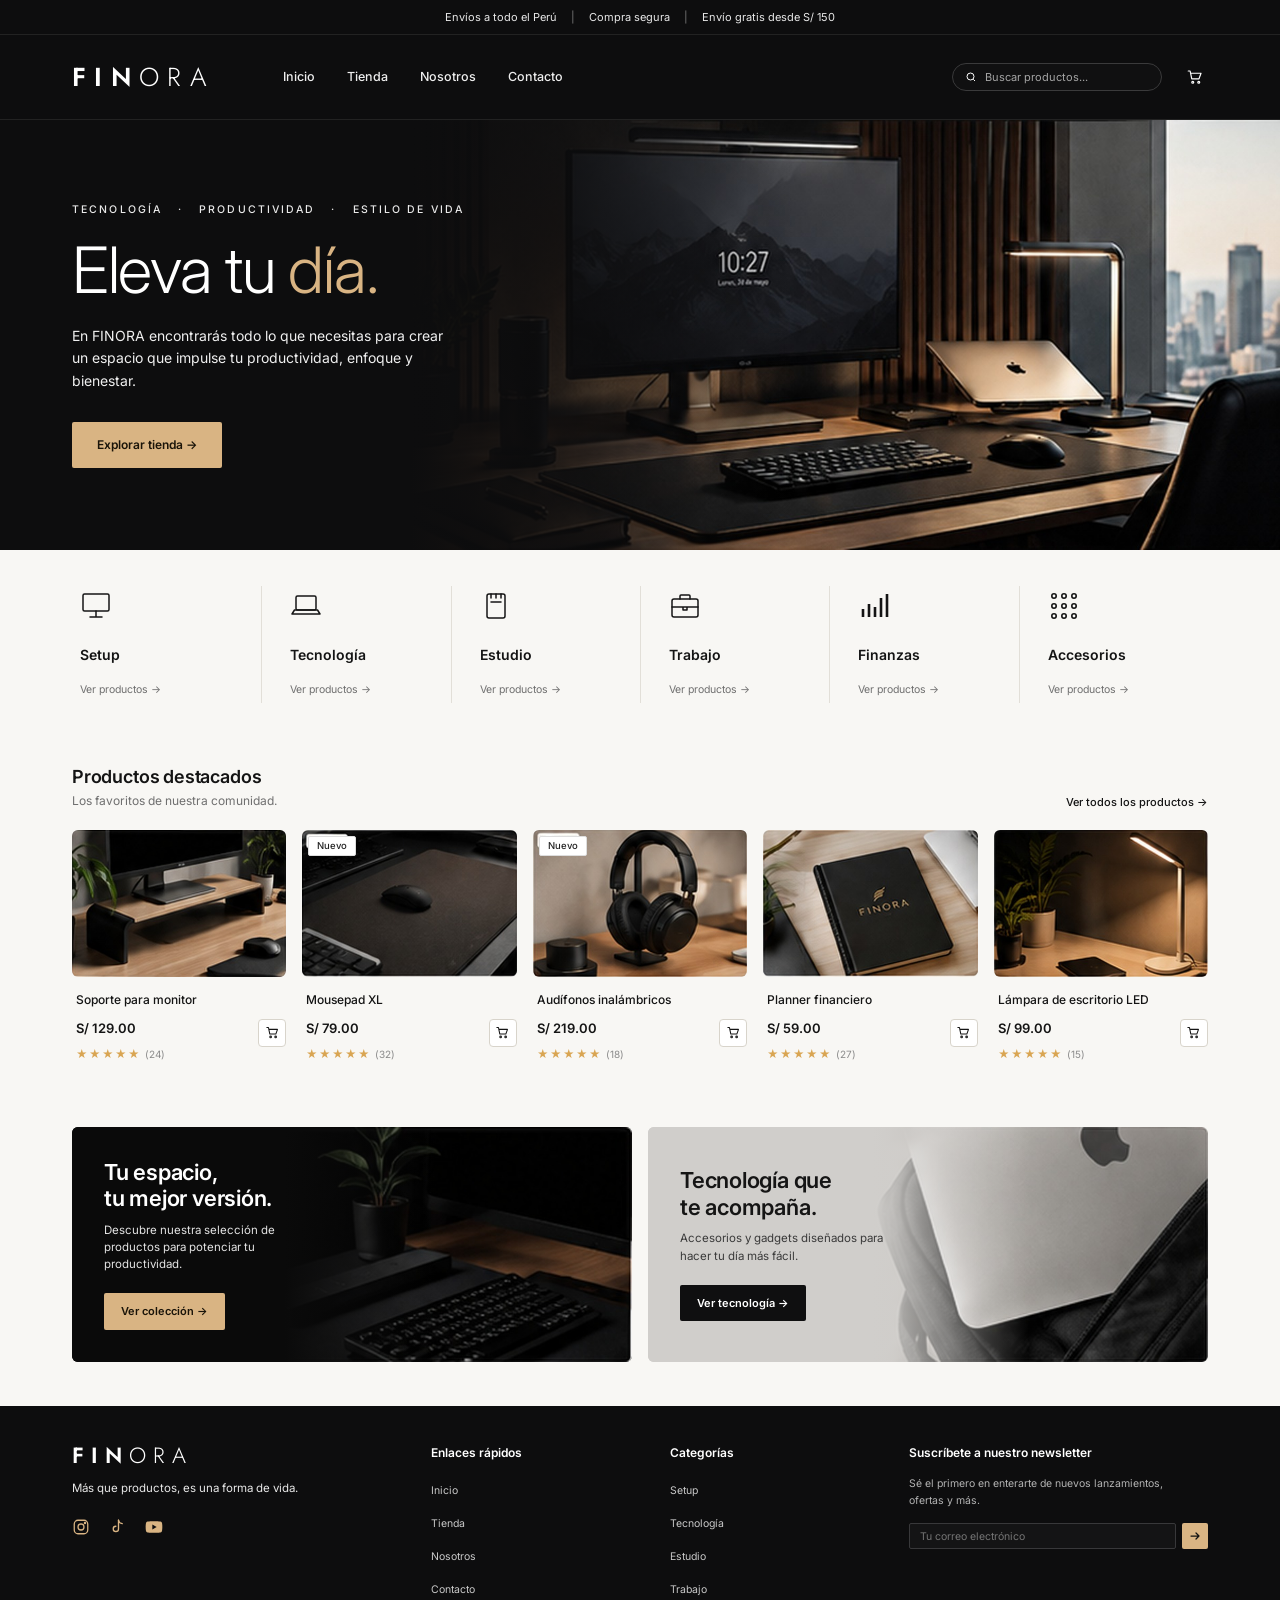
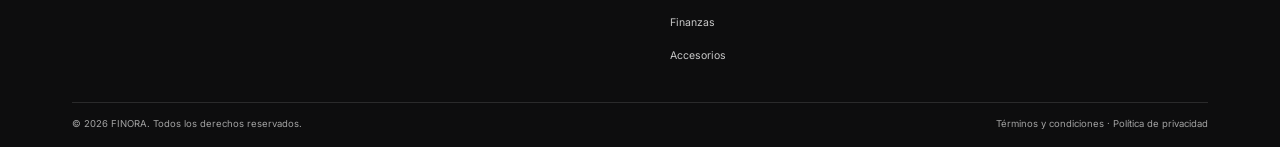
==== index.html @ 5096b699 "Add files via upload" ====
<!DOCTYPE html>
<html lang="es">
<head>
<meta charset="UTF-8">
<meta name="viewport" content="width=device-width, initial-scale=1">
<title>FINORA · Eleva tu día</title>
<meta name="description" content="Productos de tecnología, productividad y estilo de vida para crear tu mejor espacio.">
<link rel="preconnect" href="https://fonts.googleapis.com">
<link rel="preconnect" href="https://fonts.gstatic.com" crossorigin>
<link href="https://fonts.googleapis.com/css2?family=Inter:wght@300;400;500;600;700&family=Jost:wght@300;400;500;600&display=swap" rel="stylesheet">
<link rel="stylesheet" href="css/style.css">
</head>
<body>
<div id="site-header"></div>
<main>

<section class="hero">
  <div class="wrap">
    <div class="eyebrow"><span>Tecnología</span><span>·</span><span>Productividad</span><span>·</span><span>Estilo de vida</span></div>
    <h1>Eleva tu <em>día.</em></h1>
    <p>En FINORA encontrarás todo lo que necesitas para crear un espacio que impulse tu productividad, enfoque y bienestar.</p>
    <a href="tienda.html" class="btn btn-gold">Explorar tienda →</a>
  </div>
</section>

<section class="cats" aria-label="Categorías"><div class="wrap"><ul>
  <li><a href="tienda.html?cat=Setup"><svg viewBox="0 0 32 32"><rect x="3" y="4" width="26" height="17" rx="1.5"/><path d="M16 21v5M10 27h12"/></svg><h3>Setup</h3><span>Ver productos →</span></a></li>
  <li><a href="tienda.html?cat=Tecnología"><svg viewBox="0 0 32 32"><rect x="6" y="6" width="20" height="14" rx="1.5"/><path d="M2 24h28l-2.5-4h-23z"/></svg><h3>Tecnología</h3><span>Ver productos →</span></a></li>
  <li><a href="tienda.html?cat=Estudio"><svg viewBox="0 0 32 32"><rect x="7" y="4" width="18" height="24" rx="2"/><path d="M11 4v4M16 4v4M21 4v4M11 12h10"/></svg><h3>Estudio</h3><span>Ver productos →</span></a></li>
  <li><a href="tienda.html?cat=Trabajo"><svg viewBox="0 0 32 32"><rect x="3" y="9" width="26" height="18" rx="2"/><path d="M11 9V6a1 1 0 011-1h8a1 1 0 011 1v3M3 17h26M14 17v3h4v-3"/></svg><h3>Trabajo</h3><span>Ver productos →</span></a></li>
  <li><a href="tienda.html?cat=Finanzas"><svg viewBox="0 0 32 32" style="stroke-width:2.6"><path d="M5 27V19M11 27V14M17 27V17M23 27V8M29 27V4" stroke-linecap="butt"/></svg><h3>Finanzas</h3><span>Ver productos →</span></a></li>
  <li><a href="tienda.html?cat=Accesorios"><svg viewBox="0 0 32 32"><g stroke-width="1.6"><circle cx="6" cy="6" r="2.2"/><circle cx="16" cy="6" r="2.2"/><circle cx="26" cy="6" r="2.2"/><circle cx="6" cy="16" r="2.2"/><circle cx="16" cy="16" r="2.2"/><circle cx="26" cy="16" r="2.2"/><circle cx="6" cy="26" r="2.2"/><circle cx="16" cy="26" r="2.2"/><circle cx="26" cy="26" r="2.2"/></g></svg><h3>Accesorios</h3><span>Ver productos →</span></a></li>
</ul></div></section>

<section class="section" style="padding-top:26px">
  <div class="wrap">
    <div class="sec-head"><div><h2>Productos destacados</h2><p>Los favoritos de nuestra comunidad.</p></div><a href="tienda.html">Ver todos los productos →</a></div>
    <div class="grid" id="featured"></div>
  </div>
</section>

<section class="banners"><div class="wrap">
  <div class="banner b1"><h3>Tu espacio,<br>tu mejor versión.</h3><p>Descubre nuestra selección de productos para potenciar tu productividad.</p><div><a href="tienda.html?cat=Setup" class="btn btn-gold sm">Ver colección →</a></div></div>
  <div class="banner b2"><h3>Tecnología que<br>te acompaña.</h3><p>Accesorios y gadgets diseñados para hacer tu día más fácil.</p><div><a href="tienda.html?cat=Tecnología" class="btn btn-dark sm">Ver tecnología →</a></div></div>
</div></section>

</main>
<div id="site-footer"></div>
<script src="js/data.js"></script>
<script src="js/app.js"></script>
<script>

Finora.ready.then(async () => {
  const box = document.getElementById('featured');
  try {
    const items = await api('/api/products?featured=1');
    box.innerHTML = items.slice(0, 5).map(productCard).join('');
  } catch (e) { box.innerHTML = '<p class="empty">No pudimos cargar los productos.</p>'; }
});

</script>
</body>
</html>
---- css/style.css ----
:root{
  --ink:#0d0d0e;--ink-2:#161617;--gold:#d9b483;--gold-2:#b98d56;
  --paper:#f8f7f4;--card:#fff;--text:#141414;--muted:#6f6f6f;--line:#e2dfd8;
  --ok:#2f7d4f;--warn:#a66a10;--bad:#b3392f;--wrap:1200px;
}
*{box-sizing:border-box;margin:0;padding:0}
html{scroll-behavior:smooth}
body{font-family:'Inter',system-ui,-apple-system,Segoe UI,Roboto,sans-serif;background:var(--paper);color:var(--text);-webkit-font-smoothing:antialiased;line-height:1.5;min-height:100vh;display:flex;flex-direction:column}
main{flex:1}
a{color:inherit;text-decoration:none}
img{display:block;max-width:100%}
button,input,select,textarea{font:inherit;color:inherit}
button{cursor:pointer;border:0;background:none}
ul{list-style:none}
:focus-visible{outline:2px solid var(--gold);outline-offset:3px}
.wrap{max-width:var(--wrap);margin:0 auto;padding:0 32px}
[hidden]{display:none!important}

/* ---------- Barra superior ---------- */
.topbar{background:var(--ink);color:#e8e8e8;font-size:11px;border-bottom:1px solid #222}
.topbar .wrap{display:flex;align-items:center;justify-content:center;height:34px;gap:14px}
.topbar span+span::before{content:"|";margin-right:14px;color:#777}

/* ---------- Header ---------- */
header.site{background:var(--ink);color:#fff;border-bottom:1px solid #222;position:sticky;top:0;z-index:30}
header.site .wrap{display:flex;align-items:center;height:84px;gap:40px}
.logo{display:flex;align-items:center}
.logo-txt{font-family:'Jost',sans-serif;font-weight:300;font-size:26px;line-height:1;letter-spacing:.32em;color:#fff;margin-right:-.32em;white-space:nowrap}
.logo-txt b{font-weight:600}
nav.main{display:flex;gap:32px;margin-left:36px}
nav.main a{font-size:12.5px;font-weight:500;padding:6px 0;position:relative;color:#eee}
nav.main a.active{color:var(--gold)}
nav.main a.active::after{content:"";position:absolute;left:0;right:0;bottom:-6px;height:1.5px;background:var(--gold)}
nav.main a:hover{color:var(--gold)}
.tools{margin-left:auto;display:flex;align-items:center;gap:20px}
.search{display:flex;align-items:center;gap:8px;border:1px solid #3a3a3b;border-radius:999px;height:28px;width:210px;padding:0 12px;background:#101011}
.search input{flex:1;background:none;border:0;color:#fff;font-size:11px;outline:0;min-width:0}
.search input::placeholder{color:#a5a5a5}
.icon-btn{position:relative;min-width:26px;height:26px;display:inline-grid;place-items:center;color:#fff;gap:6px}
.icon-btn:hover{color:var(--gold)}
.user-link{display:flex;align-items:center;gap:8px;font-size:11.5px;color:#eee}
.user-link:hover{color:var(--gold)}
.badge{position:absolute;top:-4px;right:-7px;min-width:14px;height:14px;border-radius:50%;background:var(--gold);color:#111;font-size:8.5px;font-weight:700;display:grid;place-items:center;padding:0 3px}
.burger{display:none}

/* ---------- Botones y formularios ---------- */
.btn{display:inline-flex;align-items:center;justify-content:center;gap:8px;font-size:12px;font-weight:600;padding:13px 24px;border-radius:2px;transition:.2s;border:1px solid transparent;text-align:center}
.btn-gold{background:var(--gold);color:#1a1409}.btn-gold:hover{background:#e6c496}
.btn-dark{background:#0f0f10;color:#fff}.btn-dark:hover{background:#000}
.btn-line{border-color:#c9c5bb;background:transparent}.btn-line:hover{border-color:#111}
.btn.sm{padding:9px 16px;font-size:11px}
.btn.block{width:100%}
.btn[disabled]{opacity:.5;cursor:not-allowed}
.field{display:flex;flex-direction:column;gap:6px;margin-bottom:16px}
.field label{font-size:11.5px;font-weight:600}
.field input,.field select,.field textarea{background:#fff;border:1px solid #d4d0c7;border-radius:3px;padding:11px 12px;font-size:13px;width:100%}
.field input:focus,.field select:focus,.field textarea:focus{outline:0;border-color:var(--gold-2);box-shadow:0 0 0 3px rgba(217,180,131,.25)}
.field textarea{min-height:120px;resize:vertical}
.row2{display:grid;grid-template-columns:1fr 1fr;gap:14px}
.msg{font-size:12.5px;padding:10px 14px;border-radius:3px;margin-bottom:16px}
.msg.err{background:#fbeceb;color:var(--bad);border:1px solid #f0c9c5}
.msg.ok{background:#e9f4ed;color:var(--ok);border:1px solid #c5e0cf}
.msg.info{background:#f6efe2;color:#6d5220;border:1px solid #e8d9b9}

/* ---------- Páginas interiores ---------- */
.page-head{padding:44px 0 18px}
.page-head h1{font-size:28px;font-weight:600;letter-spacing:-.02em}
.page-head p{color:var(--muted);font-size:13.5px;margin-top:4px}
.crumbs{font-size:11.5px;color:var(--muted);margin-bottom:10px}
.crumbs a:hover{color:var(--gold-2)}
.section{padding:20px 0 56px}
.panel{background:var(--card);border:1px solid var(--line);border-radius:6px;padding:26px}
.panel h2{font-size:16px;margin-bottom:18px}

/* ---------- Hero (inicio) ---------- */
.hero{position:relative;background:var(--ink);color:#fff;overflow:hidden;min-height:430px;display:flex;align-items:center}
.hero::before{content:"";position:absolute;inset:0;background:url(/img/hero.jpg) right center/auto 100% no-repeat}
.hero::after{content:"";position:absolute;inset:0;background:linear-gradient(90deg,var(--ink) 0%,var(--ink) 32%,rgba(13,13,14,.82) 44%,rgba(13,13,14,0) 62%)}
.hero .wrap{position:relative;z-index:2;width:100%}
.hero .eyebrow{font-size:10.5px;letter-spacing:.2em;text-transform:uppercase;color:#e9e9e9;font-weight:500;display:flex;gap:16px;margin-bottom:18px}
.hero h1{font-size:clamp(48px,6vw,64px);font-weight:300;letter-spacing:-.02em;line-height:1.05;margin-bottom:22px}
.hero h1 em{font-style:normal;color:var(--gold)}
.hero p{font-size:14px;line-height:1.6;max-width:390px;color:#f0f0f0;margin-bottom:30px}

/* ---------- Categorías ---------- */
.cats{padding:36px 0 34px}
.cats ul{display:grid;grid-template-columns:repeat(6,1fr)}
.cats li{padding:4px 28px;border-left:1px solid var(--line)}
.cats li:first-child{border-left:0;padding-left:8px}
.cats svg{width:32px;height:32px;stroke:#141414;fill:none;stroke-width:1.5;stroke-linecap:round;stroke-linejoin:round;margin-bottom:16px}
.cats h3{font-size:14px;font-weight:600;margin-bottom:10px}
.cats span{font-size:10.5px;color:var(--muted)}
.cats a:hover span{color:var(--gold-2)}

/* ---------- Productos ---------- */
.sec-head{display:flex;justify-content:space-between;align-items:flex-end;margin-bottom:20px}
.sec-head h2{font-size:18px;font-weight:600;letter-spacing:-.01em}
.sec-head p{font-size:12px;color:var(--muted);margin-top:2px}
.sec-head a{font-size:11px;font-weight:500}
.sec-head a:hover{color:var(--gold-2)}
.grid{display:grid;grid-template-columns:repeat(5,1fr);gap:16px}
.grid.g4{grid-template-columns:repeat(4,1fr)}
.card .ph{position:relative;aspect-ratio:1.46/1;border-radius:6px;overflow:hidden;background:#222;display:block}
.card .ph img{width:100%;height:100%;object-fit:cover;transition:transform .5s}
.card:hover .ph img{transform:scale(1.04)}
.tag{position:absolute;top:6px;left:6px;background:#fff;color:#222;font-size:9.5px;font-weight:500;padding:2px 8px;border-radius:2px;border:1px solid #ddd}
.tag.out{left:auto;right:6px;background:#111;color:#fff;border-color:#111}
.card h3{font-size:12px;font-weight:500;margin:14px 0 10px 4px}
.card h3 a:hover{color:var(--gold-2)}
.card .row{display:flex;justify-content:space-between;align-items:flex-start;margin-left:4px}
.price{font-size:13px;font-weight:600}
.stars{display:flex;align-items:center;gap:1px;margin-top:8px;font-size:10px;color:#8a8a8a}
.stars i{font-style:normal;color:#d5d0c6;font-size:11px}
.stars i.on{color:#d9a552}
.stars small{margin-left:4px;font-size:10px}
.add{width:28px;height:28px;border:1px solid #d8d4cb;border-radius:4px;display:grid;place-items:center;background:#fff;transition:.2s}
.add:hover{background:var(--ink);color:#fff;border-color:var(--ink)}
.add[disabled]{opacity:.35;cursor:not-allowed}
.add.done{background:var(--gold);border-color:var(--gold);color:#111}

/* ---------- Banners ---------- */
.banners{padding:8px 0 44px}
.banners .wrap{display:grid;grid-template-columns:1fr 1fr;gap:16px}
.banner{position:relative;border-radius:6px;overflow:hidden;min-height:190px;padding:32px;display:flex;flex-direction:column;justify-content:center}
.banner::before{content:"";position:absolute;inset:0;background-size:auto 100%;background-repeat:no-repeat;background-position:right center}
.banner>*{position:relative;z-index:2}
.banner h3{font-size:22px;font-weight:600;line-height:1.2;letter-spacing:-.01em;margin-bottom:10px}
.banner p{font-size:11.5px;line-height:1.5;max-width:210px;margin-bottom:20px}
.banner.b1{background:#0a0a0a;color:#fff}.banner.b1::before{background-image:url(/img/b1.jpg)}
.banner.b1::after{content:"";position:absolute;inset:0;background:linear-gradient(90deg,#0a0a0a 0%,#0a0a0a 38%,rgba(10,10,10,0) 65%);z-index:1}
.banner.b1 p{color:#e4e4e4}
.banner.b2{background:#cfcdca;color:#151515}.banner.b2::before{background-image:url(/img/b2.jpg)}
.banner.b2::after{content:"";position:absolute;inset:0;background:linear-gradient(90deg,#d0cecb 0%,#d0cecb 40%,rgba(208,206,203,0) 68%);z-index:1}
.banner.b2 p{color:#3a3a3a}

/* ---------- Tienda ---------- */
.toolbar{display:flex;gap:14px;align-items:center;justify-content:space-between;flex-wrap:wrap;margin-bottom:22px}
.pills{display:flex;gap:8px;flex-wrap:wrap}
.pill{font-size:12px;padding:8px 16px;border:1px solid #d4d0c7;border-radius:999px;background:#fff;transition:.15s}
.pill:hover{border-color:#111}
.pill.on{background:var(--ink);color:#fff;border-color:var(--ink)}
.toolbar select{padding:9px 12px;border:1px solid #d4d0c7;border-radius:3px;background:#fff;font-size:12px}
.empty{padding:60px 20px;text-align:center;color:var(--muted)}
.empty h3{color:var(--text);margin-bottom:6px}

/* ---------- Producto ---------- */
.pdp{display:grid;grid-template-columns:1.1fr 1fr;gap:48px;align-items:start}
.pdp .big{border-radius:8px;overflow:hidden;aspect-ratio:1.3/1;background:#222;position:relative}
.pdp .big img{width:100%;height:100%;object-fit:cover}
.pdp h1{font-size:30px;font-weight:600;letter-spacing:-.02em;margin:6px 0 10px}
.pdp .price{font-size:24px;font-weight:600;margin:16px 0}
.pdp .desc{color:#3a3a3a;font-size:14px;line-height:1.7;margin-bottom:20px}
.stock{font-size:12px;margin-bottom:18px}
.stock.ok{color:var(--ok)}.stock.low{color:var(--warn)}.stock.none{color:var(--bad)}
.buyrow{display:flex;gap:12px;align-items:stretch;flex-wrap:wrap}
.qty{display:inline-flex;border:1px solid #d4d0c7;border-radius:3px;background:#fff;align-items:stretch}
.qty button{width:34px;font-size:16px}.qty button:hover{background:#f0ede6}
.qty span{min-width:34px;display:grid;place-items:center;font-size:13px;font-weight:600}
.perks{margin-top:26px;padding-top:20px;border-top:1px solid var(--line);display:grid;gap:8px;font-size:12.5px;color:#444}

/* ---------- Carrito / checkout / pedido ---------- */
.two{display:grid;grid-template-columns:1.6fr 1fr;gap:28px;align-items:start}
.line{display:grid;grid-template-columns:88px 1fr auto;gap:16px;padding:16px 0;border-bottom:1px solid var(--line);align-items:center}
.line:first-child{padding-top:0}.line:last-child{border-bottom:0;padding-bottom:0}
.line img{width:88px;height:64px;object-fit:cover;border-radius:4px}
.line h4{font-size:13.5px;font-weight:600}
.line .sub{font-size:12px;color:var(--muted)}
.line .rm{font-size:11.5px;color:var(--muted);text-decoration:underline;margin-left:10px}
.line .rm:hover{color:var(--bad)}
.line .tot{font-weight:600;font-size:14px;text-align:right}
.sum-row{display:flex;justify-content:space-between;font-size:13.5px;padding:7px 0}
.sum-row.total{border-top:1px solid var(--line);margin-top:8px;padding-top:14px;font-size:16px;font-weight:700}
.note{font-size:11.5px;color:var(--muted);margin-top:10px}
.pay-opt{display:flex;gap:12px;align-items:flex-start;border:1px solid #d4d0c7;border-radius:4px;padding:14px;margin-bottom:10px;cursor:pointer;background:#fff}
.pay-opt:has(input:checked){border-color:var(--gold-2);background:#fbf6ec}
.pay-opt input{margin-top:3px;accent-color:#b98d56}
.pay-opt b{font-size:13px;display:block}.pay-opt small{color:var(--muted);font-size:11.5px}
.status{display:inline-block;font-size:11px;font-weight:600;padding:3px 10px;border-radius:999px;background:#eee;color:#444;white-space:nowrap}
.status.pendiente_pago{background:#f6efe2;color:#6d5220}
.status.por_verificar{background:#e6eefb;color:#2a4a86}
.status.pagado,.status.entregado{background:#e9f4ed;color:var(--ok)}
.status.enviado{background:#eaf2f6;color:#255a75}
.status.cancelado{background:#fbeceb;color:var(--bad)}
.paybox{border:1px dashed #cdb48a;background:#fbf6ec;border-radius:6px;padding:20px;margin-top:16px}
.paybox .big-num{font-size:26px;font-weight:700;letter-spacing:.04em;margin:6px 0}
.tabs{display:flex;gap:4px;border-bottom:1px solid var(--line);margin-bottom:22px;flex-wrap:wrap}
.tabs button{padding:11px 18px;font-size:13px;font-weight:500;color:var(--muted);border-bottom:2px solid transparent;margin-bottom:-1px}
.tabs button.on{color:var(--text);border-color:var(--gold-2);font-weight:600}
.auth{max-width:440px;margin:0 auto}
.ord{border:1px solid var(--line);border-radius:6px;padding:18px;margin-bottom:14px;background:#fff}
.ord-h{display:flex;justify-content:space-between;gap:10px;flex-wrap:wrap;align-items:center;margin-bottom:10px;font-size:13px}
.ord ul{font-size:12.5px;color:#444;display:grid;gap:3px}

/* ---------- Nosotros / contacto ---------- */
.about{display:grid;grid-template-columns:1fr 1fr;gap:48px;align-items:center}
.about p{color:#3a3a3a;font-size:14.5px;line-height:1.75;margin-bottom:14px}
.about img{border-radius:8px}
.values{display:grid;grid-template-columns:repeat(3,1fr);gap:16px;margin-top:40px}
.values div{background:#fff;border:1px solid var(--line);border-radius:6px;padding:22px}
.values h3{font-size:14px;margin-bottom:6px}.values p{font-size:12.5px;color:var(--muted)}

/* ---------- Admin ---------- */
.stats{display:grid;grid-template-columns:repeat(auto-fit,minmax(160px,1fr));gap:14px;margin-bottom:24px}
.stat{background:#fff;border:1px solid var(--line);border-radius:6px;padding:18px}
.stat b{display:block;font-size:24px;font-weight:700}.stat span{font-size:12px;color:var(--muted)}
.tbl-wrap{overflow-x:auto;background:#fff;border:1px solid var(--line);border-radius:6px}
table{width:100%;border-collapse:collapse;font-size:12.5px}
th{text-align:left;font-size:11px;color:var(--muted);font-weight:600;padding:12px 14px;border-bottom:1px solid var(--line);white-space:nowrap}
td{padding:11px 14px;border-bottom:1px solid #eeebe4;vertical-align:middle}
tr:last-child td{border-bottom:0}
td img{width:52px;height:38px;object-fit:cover;border-radius:3px}
td select{padding:6px 8px;border:1px solid #d4d0c7;border-radius:3px;font-size:12px;background:#fff}
.link{color:#8a6a35;text-decoration:underline;font-size:12px}
.modal{position:fixed;inset:0;background:rgba(0,0,0,.55);z-index:60;display:grid;place-items:center;padding:20px;overflow:auto}
.modal .box{background:#fff;border-radius:8px;padding:28px;width:100%;max-width:560px;max-height:92vh;overflow:auto}
.modal h2{font-size:18px;margin-bottom:18px}
.actions{display:flex;gap:10px;justify-content:flex-end;margin-top:8px}
.check{display:flex;gap:8px;align-items:center;font-size:12.5px;margin-bottom:16px}

/* ---------- Toast ---------- */
#toast{position:fixed;left:50%;bottom:28px;transform:translateX(-50%) translateY(20px);background:#111;color:#fff;padding:12px 20px;border-radius:4px;font-size:13px;opacity:0;pointer-events:none;transition:.25s;z-index:99;border-left:3px solid var(--gold)}
#toast.show{opacity:1;transform:translateX(-50%) translateY(0)}

/* ---------- Footer ---------- */
footer.site{background:var(--ink);color:#e8e8e8;padding:38px 0 0;margin-top:auto}
.foot{display:grid;grid-template-columns:1.6fr 1fr 1fr 1.5fr;gap:40px;padding-bottom:28px}
.foot .logo-txt{font-size:22px}
.foot .lema{font-size:11.5px;margin:14px 0 20px}
.social{display:flex;gap:18px}.social a{color:var(--gold);display:grid;place-items:center}.social a:hover{color:#fff}
footer h4{font-size:12px;font-weight:600;margin-bottom:14px;color:#fff}
footer li{margin-bottom:9px}
footer li a{font-size:10.5px;color:#c9c9c9}footer li a:hover{color:var(--gold)}
.news p{font-size:10.5px;color:#b3b3b3;line-height:1.6;margin-bottom:14px;max-width:260px}
.news form{display:flex;gap:6px}
.news input{flex:1;min-width:0;height:26px;background:#141415;border:1px solid #38383a;border-radius:2px;color:#fff;font-size:10.5px;padding:0 10px}
.news button{width:26px;height:26px;background:var(--gold);color:#111;border-radius:2px;display:grid;place-items:center}
.legal{border-top:1px solid #2a2a2b;display:flex;justify-content:space-between;padding:14px 0 16px;font-size:9.5px;color:#a3a3a3;gap:10px;flex-wrap:wrap}

/* ---------- Responsive ---------- */
@media (max-width:1100px){
  .grid,.grid.g4{grid-template-columns:repeat(3,1fr)}
  .cats ul{grid-template-columns:repeat(3,1fr);row-gap:26px}
  .cats li:nth-child(4){border-left:0;padding-left:8px}
  .foot{grid-template-columns:1fr 1fr}
  .search{width:150px}
}
@media (max-width:860px){
  .wrap{padding:0 20px}
  header.site .wrap{height:68px;gap:14px}
  .burger{display:inline-grid}
  nav.main{display:none;position:absolute;top:68px;left:0;right:0;background:var(--ink);flex-direction:column;gap:0;margin:0;padding:8px 20px 20px;border-bottom:1px solid #222}
  nav.main.open{display:flex}
  nav.main a{padding:14px 0;border-bottom:1px solid #1e1e1f}
  nav.main a.active::after{display:none}
  .search,.user-name{display:none}
  .tools{gap:16px}
  .logo-txt{font-size:20px}
  .hero{min-height:520px;align-items:flex-start;padding-top:46px}
  .hero::before{background-position:center bottom;background-size:auto 55%}
  .hero::after{background:linear-gradient(180deg,var(--ink) 0%,var(--ink) 48%,rgba(13,13,14,.2) 78%,rgba(13,13,14,0) 100%)}
  .hero .eyebrow{flex-wrap:wrap;gap:6px 14px;font-size:9.5px}
  .banners .wrap{grid-template-columns:1fr}
  .topbar span:nth-child(n+2){display:none}
  .pdp,.two,.about{grid-template-columns:1fr;gap:26px}
  .values{grid-template-columns:1fr}
}
@media (max-width:560px){
  .grid,.grid.g4{grid-template-columns:repeat(2,1fr);gap:12px}
  .cats ul{grid-template-columns:repeat(2,1fr)}
  .cats li,.cats li:nth-child(4){border-left:0;padding-left:8px}
  .foot{grid-template-columns:1fr}
  .row2{grid-template-columns:1fr}
  .sec-head{flex-direction:column;align-items:flex-start;gap:10px}
  .line{grid-template-columns:70px 1fr}.line img{width:70px;height:54px}.line .tot{grid-column:2;text-align:left}
}
@media (prefers-reduced-motion:reduce){*{transition:none!important;scroll-behavior:auto!important}}
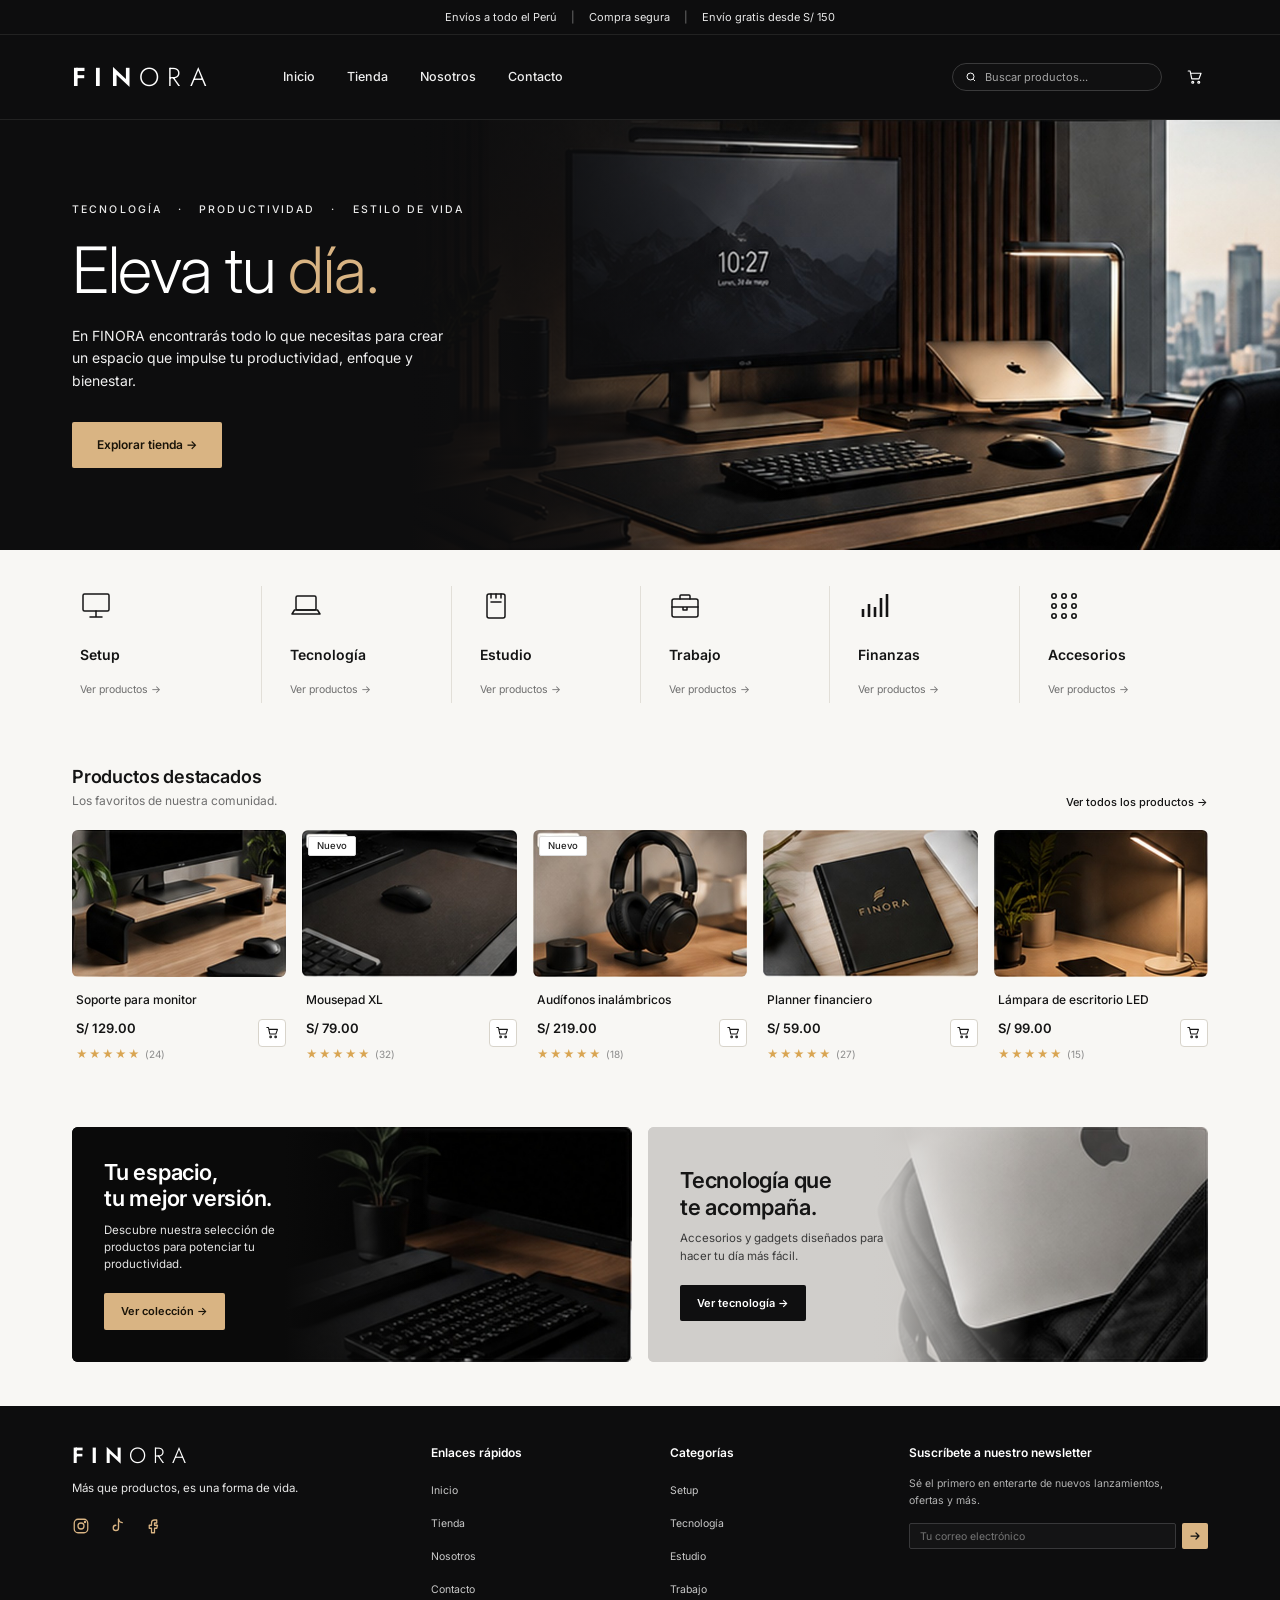
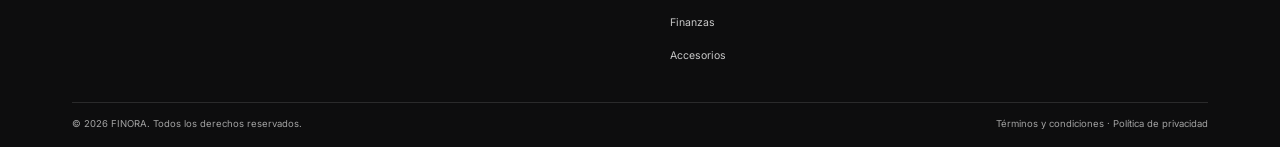
==== commit 8de08d32: "Update index.html" ====
--- a/index.html
+++ b/index.html
@@ -3,7 +3,7 @@
 <head>
 <meta charset="UTF-8">
 <meta name="viewport" content="width=device-width, initial-scale=1">
-<title>FINORA · Eleva tu día</title>
+<title>TRAFICANTES DE CHUÑO · Vuela en tu día</title>
 <meta name="description" content="Productos de tecnología, productividad y estilo de vida para crear tu mejor espacio.">
 <link rel="preconnect" href="https://fonts.googleapis.com">
 <link rel="preconnect" href="https://fonts.gstatic.com" crossorigin>
--- a/css/style.css
+++ b/css/style.css
@@ -74,7 +74,7 @@
 
 /* ---------- Hero (inicio) ---------- */
 .hero{position:relative;background:var(--ink);color:#fff;overflow:hidden;min-height:430px;display:flex;align-items:center}
-.hero::before{content:"";position:absolute;inset:0;background:url(/img/hero.jpg) right center/auto 100% no-repeat}
+.hero::before{content:"";position:absolute;inset:0;background:url(../img/hero.jpg) right center/auto 100% no-repeat}
 .hero::after{content:"";position:absolute;inset:0;background:linear-gradient(90deg,var(--ink) 0%,var(--ink) 32%,rgba(13,13,14,.82) 44%,rgba(13,13,14,0) 62%)}
 .hero .wrap{position:relative;z-index:2;width:100%}
 .hero .eyebrow{font-size:10.5px;letter-spacing:.2em;text-transform:uppercase;color:#e9e9e9;font-weight:500;display:flex;gap:16px;margin-bottom:18px}
@@ -126,10 +126,10 @@
 .banner>*{position:relative;z-index:2}
 .banner h3{font-size:22px;font-weight:600;line-height:1.2;letter-spacing:-.01em;margin-bottom:10px}
 .banner p{font-size:11.5px;line-height:1.5;max-width:210px;margin-bottom:20px}
-.banner.b1{background:#0a0a0a;color:#fff}.banner.b1::before{background-image:url(/img/b1.jpg)}
+.banner.b1{background:#0a0a0a;color:#fff}.banner.b1::before{background-image:url(../img/b1.jpg)}
 .banner.b1::after{content:"";position:absolute;inset:0;background:linear-gradient(90deg,#0a0a0a 0%,#0a0a0a 38%,rgba(10,10,10,0) 65%);z-index:1}
 .banner.b1 p{color:#e4e4e4}
-.banner.b2{background:#cfcdca;color:#151515}.banner.b2::before{background-image:url(/img/b2.jpg)}
+.banner.b2{background:#cfcdca;color:#151515}.banner.b2::before{background-image:url(../img/b2.jpg)}
 .banner.b2::after{content:"";position:absolute;inset:0;background:linear-gradient(90deg,#d0cecb 0%,#d0cecb 40%,rgba(208,206,203,0) 68%);z-index:1}
 .banner.b2 p{color:#3a3a3a}
 
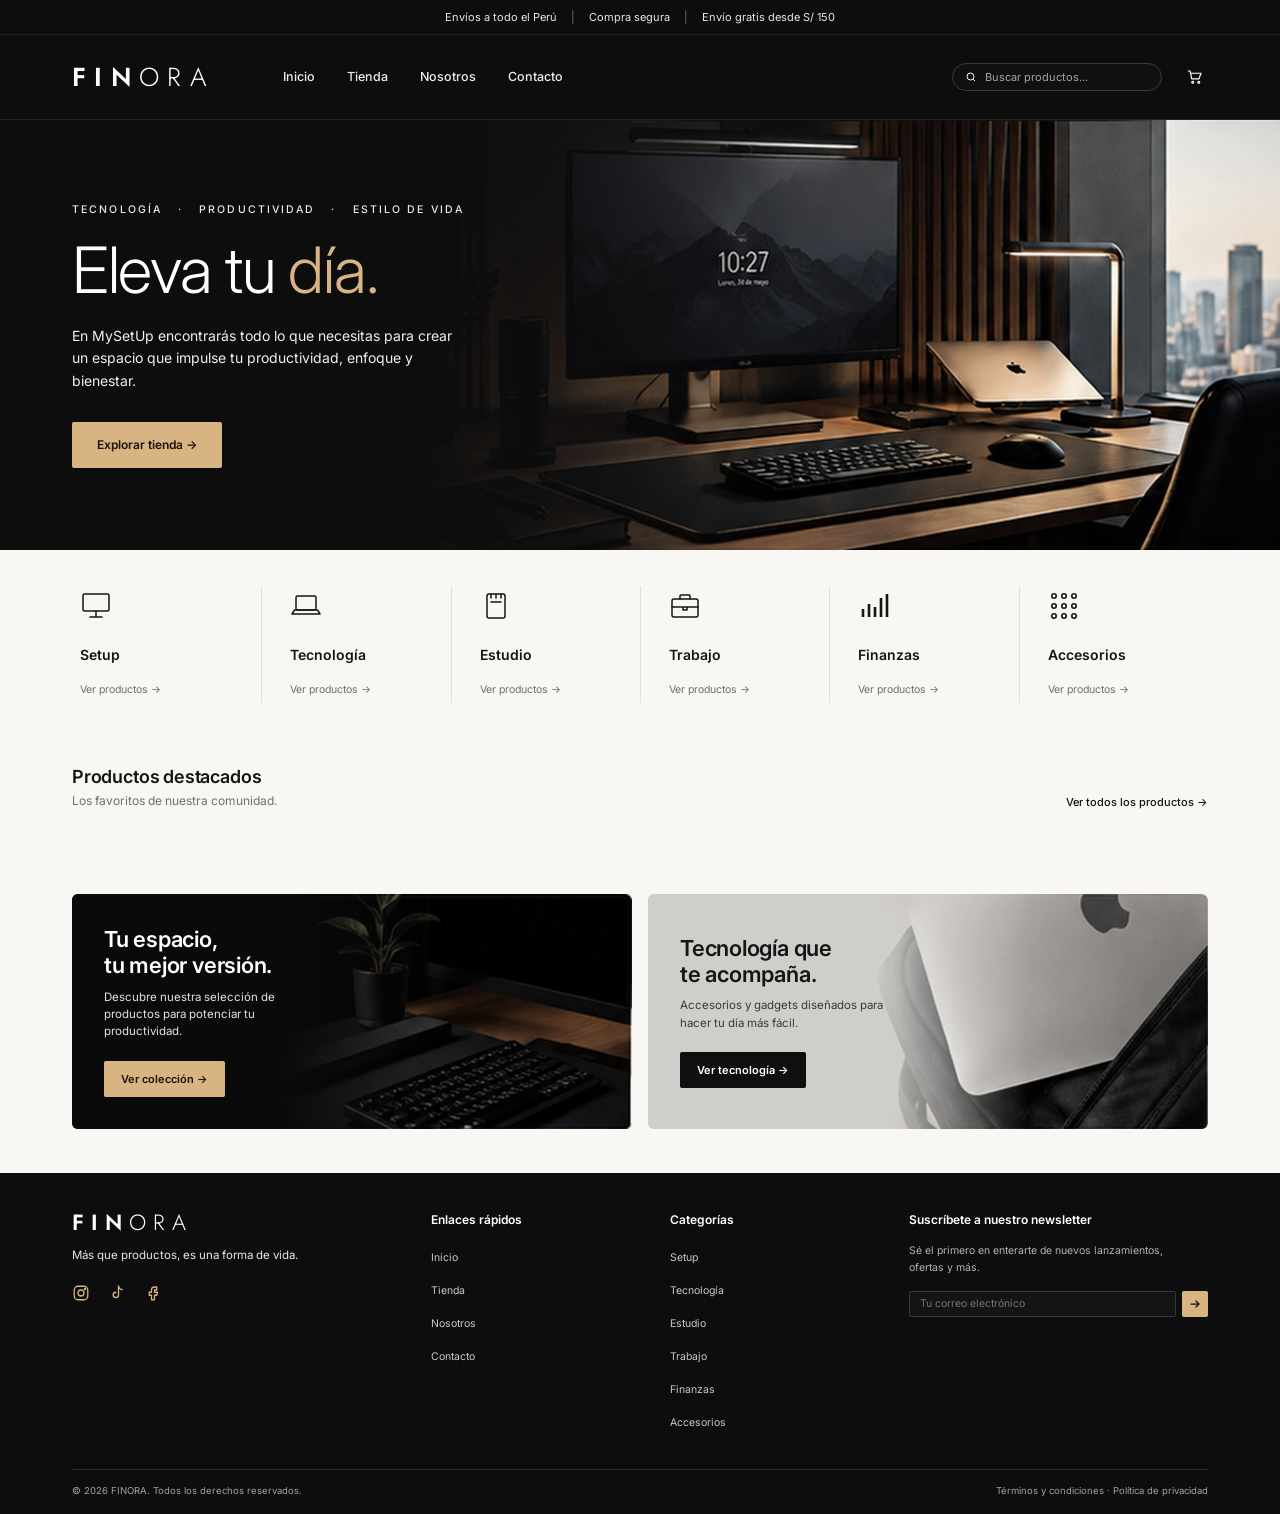
==== commit 90125125: "Update index.html" ====
--- a/index.html
+++ b/index.html
@@ -3,7 +3,7 @@
 <head>
 <meta charset="UTF-8">
 <meta name="viewport" content="width=device-width, initial-scale=1">
-<title>TRAFICANTES DE CHUÑO · Vuela en tu día</title>
+<title>My SetUp · Eleva tu día</title>
 <meta name="description" content="Productos de tecnología, productividad y estilo de vida para crear tu mejor espacio.">
 <link rel="preconnect" href="https://fonts.googleapis.com">
 <link rel="preconnect" href="https://fonts.gstatic.com" crossorigin>
@@ -18,7 +18,7 @@
   <div class="wrap">
     <div class="eyebrow"><span>Tecnología</span><span>·</span><span>Productividad</span><span>·</span><span>Estilo de vida</span></div>
     <h1>Eleva tu <em>día.</em></h1>
-    <p>En FINORA encontrarás todo lo que necesitas para crear un espacio que impulse tu productividad, enfoque y bienestar.</p>
+    <p>En MySetUp encontrarás todo lo que necesitas para crear un espacio que impulse tu productividad, enfoque y bienestar.</p>
     <a href="tienda.html" class="btn btn-gold">Explorar tienda →</a>
   </div>
 </section>
@@ -50,7 +50,7 @@
 <script src="js/app.js"></script>
 <script>
 
-Finora.ready.then(async () => {
+MySetUp.ready.then(async () => {
   const box = document.getElementById('featured');
   try {
     const items = await api('/api/products?featured=1');
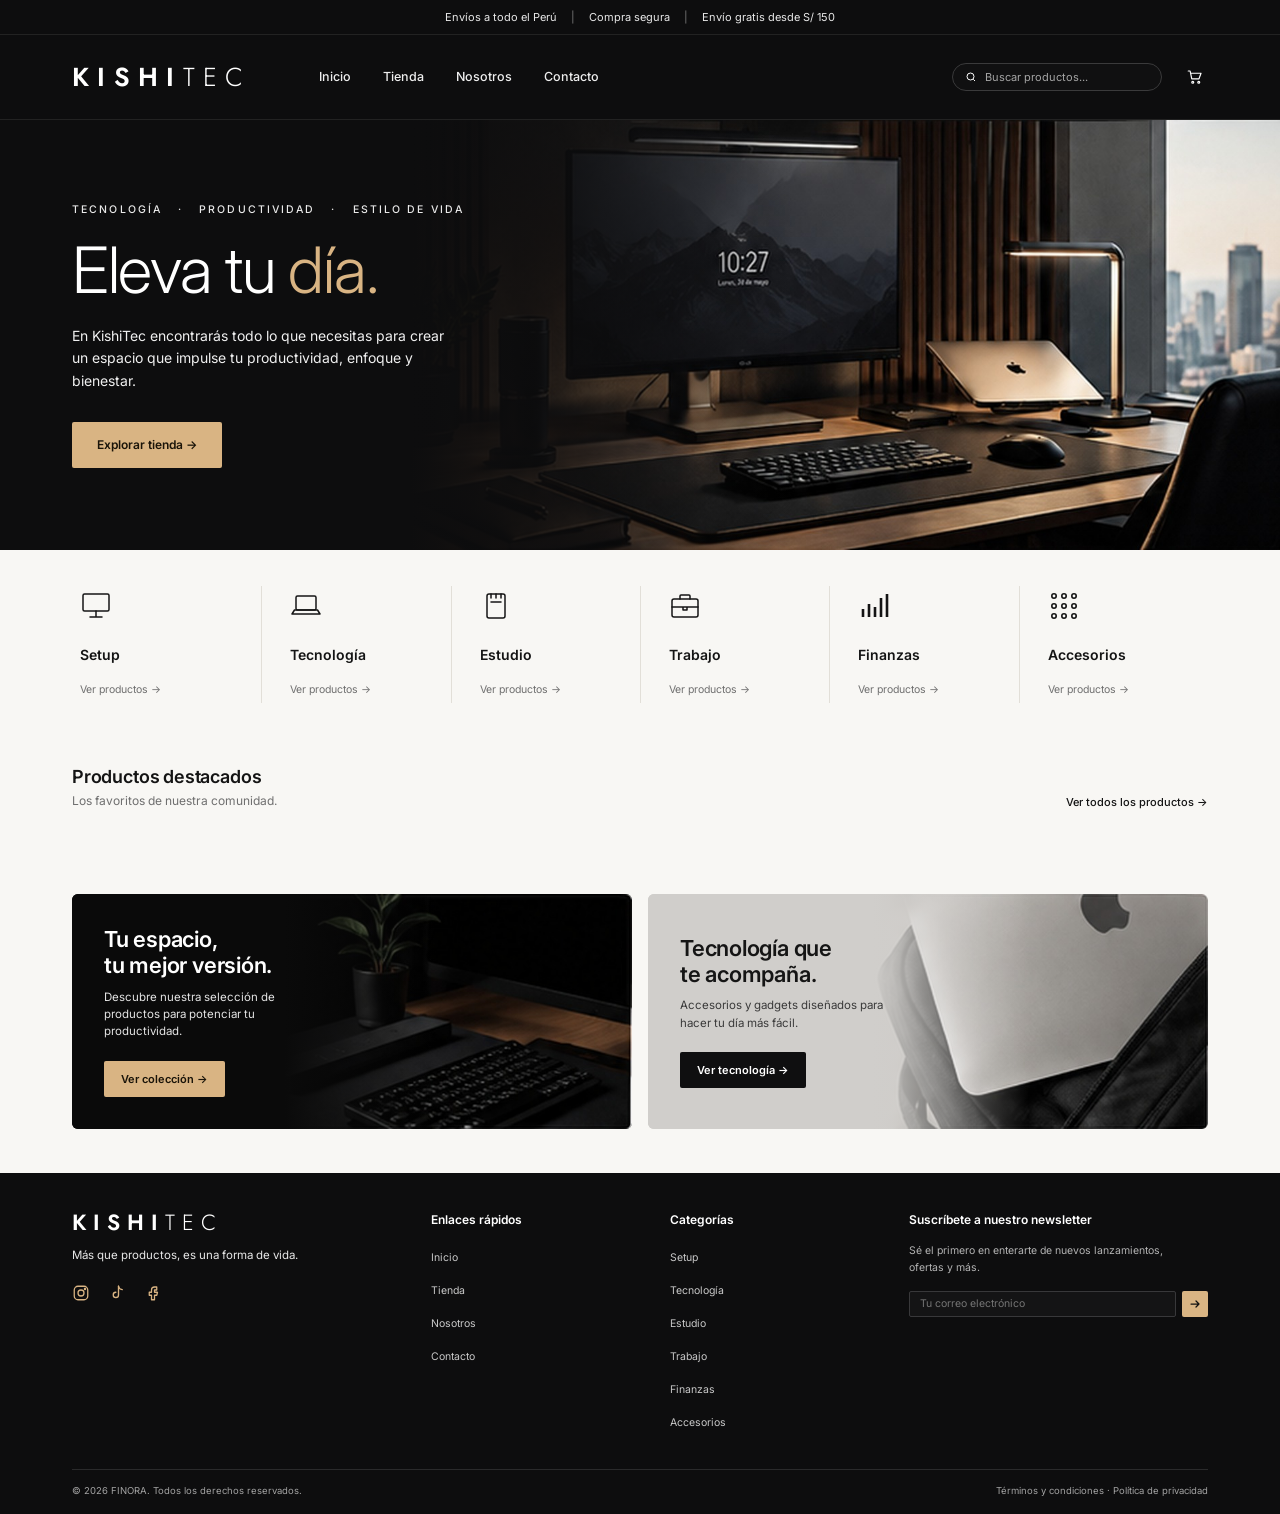
==== commit 9b5b3d52: "Update index.html" ====
--- a/index.html
+++ b/index.html
@@ -3,7 +3,7 @@
 <head>
 <meta charset="UTF-8">
 <meta name="viewport" content="width=device-width, initial-scale=1">
-<title>My SetUp · Eleva tu día</title>
+<title>KishiTec · Eleva tu día</title>
 <meta name="description" content="Productos de tecnología, productividad y estilo de vida para crear tu mejor espacio.">
 <link rel="preconnect" href="https://fonts.googleapis.com">
 <link rel="preconnect" href="https://fonts.gstatic.com" crossorigin>
@@ -18,7 +18,7 @@
   <div class="wrap">
     <div class="eyebrow"><span>Tecnología</span><span>·</span><span>Productividad</span><span>·</span><span>Estilo de vida</span></div>
     <h1>Eleva tu <em>día.</em></h1>
-    <p>En MySetUp encontrarás todo lo que necesitas para crear un espacio que impulse tu productividad, enfoque y bienestar.</p>
+    <p>En KishiTec encontrarás todo lo que necesitas para crear un espacio que impulse tu productividad, enfoque y bienestar.</p>
     <a href="tienda.html" class="btn btn-gold">Explorar tienda →</a>
   </div>
 </section>
@@ -50,7 +50,7 @@
 <script src="js/app.js"></script>
 <script>
 
-MySetUp.ready.then(async () => {
+Kishitec.ready.then(async () => {
   const box = document.getElementById('featured');
   try {
     const items = await api('/api/products?featured=1');
